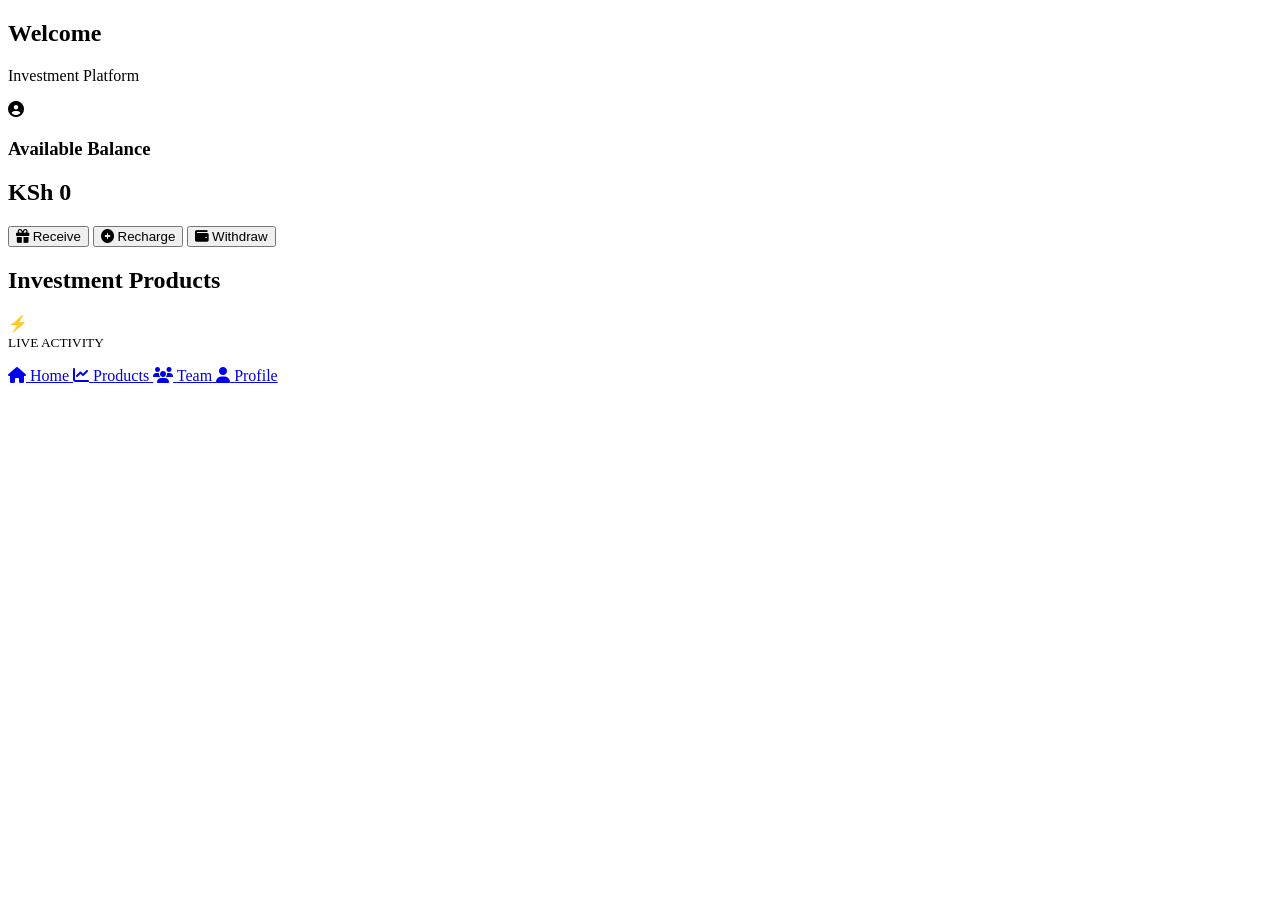
==== home.html @ 948a504e "Create home.html" ====
<!DOCTYPE html>
<html lang="en">

<head>

<meta charset="UTF-8">
<meta name="viewport" content="width=device-width, initial-scale=1.0">

<title>PrimeVest</title>

<link rel="stylesheet" href="css/home.css">

<link rel="stylesheet"
href="https://cdnjs.cloudflare.com/ajax/libs/font-awesome/6.6.0/css/all.min.css">

</head>

<body>

<!-- Header -->

<header>

<div class="top-bar">

<div>
<h2 id="welcomeUser">Welcome</h2>
<p>Investment Platform</p>
</div>

<div class="profile-icon">
<i class="fas fa-user-circle"></i>
</div>

</div>

</header>

<!-- Wallet -->

<section class="wallet">

<div class="balance-card">

<h3>Available Balance</h3>

<h1 id="balance">KSh 0</h1>

<div class="wallet-buttons">

<button id="receiveBtn">
<i class="fas fa-gift"></i>
Receive
</button>

<button id="rechargeBtn">
<i class="fas fa-plus-circle"></i>
Recharge
</button>

<button id="withdrawBtn">
<i class="fas fa-wallet"></i>
Withdraw
</button>

</div>

</div>

</section>

<!-- Products -->

<section class="products">

<h2>Investment Products</h2>

<div id="productList">

</div>

</section>

<!-- Live Activity -->

<div id="liveActivity" class="live-activity">

<div class="bolt">
⚡
</div>

<div>

<small>LIVE ACTIVITY</small>

<p id="activityText"></p>

</div>

</div>

<!-- Bottom Navigation -->

<nav>

<a href="home.html" class="active">
<i class="fas fa-home"></i>
<span>Home</span>
</a>

<a href="#">
<i class="fas fa-chart-line"></i>
<span>Products</span>
</a>

<a href="#">
<i class="fas fa-users"></i>
<span>Team</span>
</a>

<a href="profile.html">
<i class="fas fa-user"></i>
<span>Profile</span>
</a>

</nav>

<script src="js/home.js"></script>

</body>

</html>
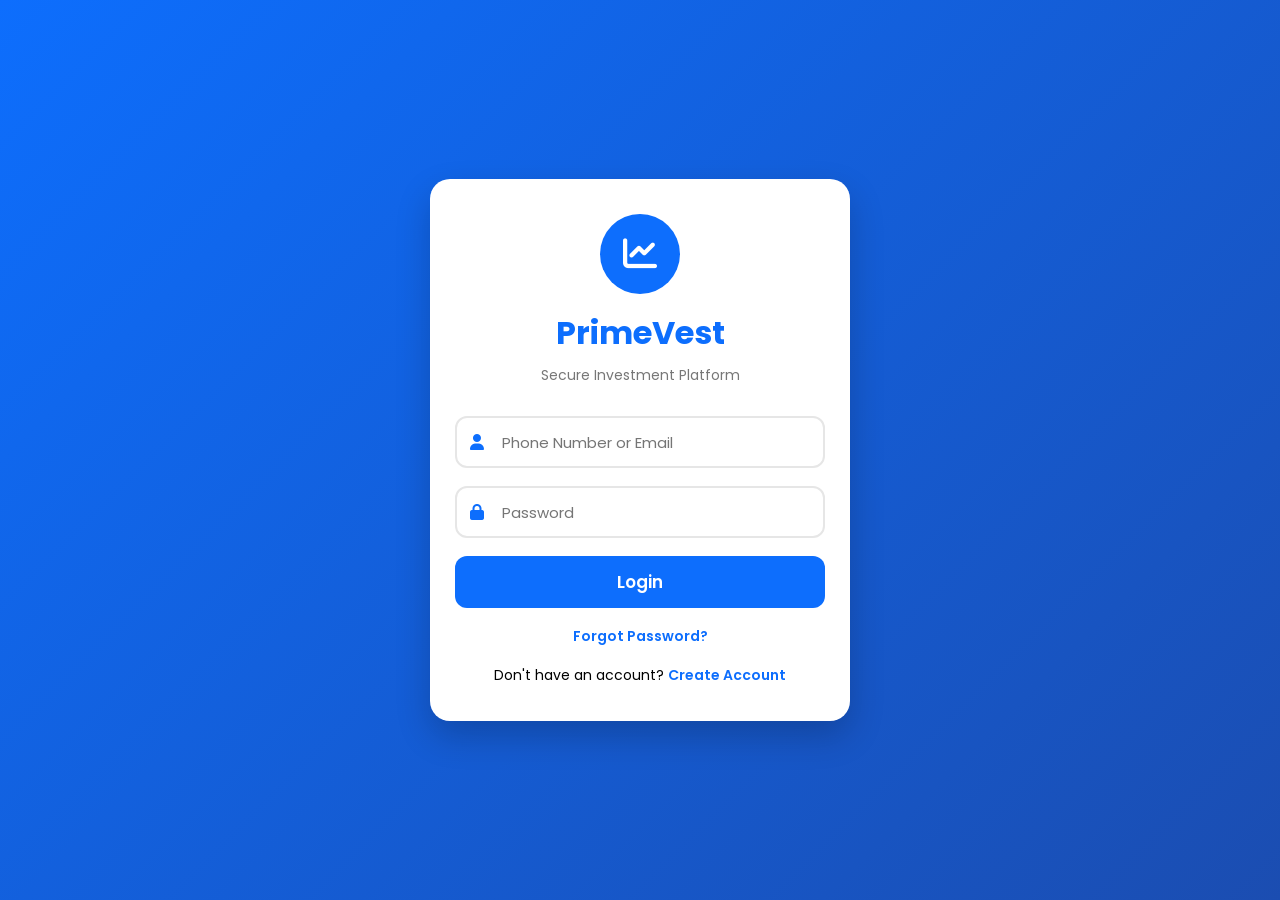
==== commit 840163dd: "Update home.html" ====
--- a/home.html
+++ b/home.html
@@ -108,12 +108,12 @@
 <span>Home</span>
 </a>
 
-<a href="#">
+<a href="products.html">
 <i class="fas fa-chart-line"></i>
 <span>Products</span>
 </a>
 
-<a href="#">
+<a href="team.html">
 <i class="fas fa-users"></i>
 <span>Team</span>
 </a>
--- a/css/home.css
+++ b/css/home.css
@@ -0,0 +1,247 @@
+/* Google Font */
+@import url('https://fonts.googleapis.com/css2?family=Poppins:wght@300;400;500;600;700&display=swap');
+
+*{
+    margin:0;
+    padding:0;
+    box-sizing:border-box;
+    font-family:'Poppins',sans-serif;
+}
+
+body{
+    background:#f5f7fb;
+    color:#222;
+    padding-bottom:90px;
+}
+
+/* HEADER */
+
+header{
+    background:linear-gradient(135deg,#0d6efd,#0046c0);
+    color:#fff;
+    padding:20px;
+    border-radius:0 0 25px 25px;
+}
+
+.top-bar{
+    display:flex;
+    justify-content:space-between;
+    align-items:center;
+}
+
+.top-bar h2{
+    font-size:24px;
+}
+
+.top-bar p{
+    font-size:14px;
+    opacity:.9;
+}
+
+.profile-icon{
+    font-size:40px;
+}
+
+/* WALLET */
+
+.wallet{
+    padding:20px;
+}
+
+.balance-card{
+    background:#fff;
+    border-radius:20px;
+    padding:20px;
+    box-shadow:0 8px 25px rgba(0,0,0,.08);
+}
+
+.balance-card h3{
+    color:#666;
+    font-size:15px;
+}
+
+.balance-card h1{
+    margin:10px 0 20px;
+    color:#0d6efd;
+    font-size:34px;
+}
+
+.wallet-buttons{
+    display:flex;
+    justify-content:space-between;
+    gap:10px;
+}
+
+.wallet-buttons button{
+    flex:1;
+    border:none;
+    border-radius:12px;
+    padding:12px;
+    background:#0d6efd;
+    color:#fff;
+    cursor:pointer;
+    font-size:14px;
+    font-weight:600;
+    transition:.3s;
+}
+
+.wallet-buttons button:hover{
+    background:#0046c0;
+}
+
+.wallet-buttons i{
+    display:block;
+    font-size:20px;
+    margin-bottom:6px;
+}
+
+/* PRODUCTS */
+
+.products{
+    padding:20px;
+}
+
+.products h2{
+    margin-bottom:15px;
+}
+
+#productList{
+    display:grid;
+    gap:15px;
+}
+
+.product-card{
+    background:#fff;
+    border-radius:18px;
+    padding:18px;
+    box-shadow:0 8px 20px rgba(0,0,0,.08);
+}
+
+.product-card h3{
+    color:#0d6efd;
+    margin-bottom:10px;
+}
+
+.product-card p{
+    margin:6px 0;
+    color:#555;
+}
+
+.product-card button{
+    width:100%;
+    margin-top:15px;
+    padding:12px;
+    border:none;
+    border-radius:12px;
+    background:#0d6efd;
+    color:#fff;
+    font-size:15px;
+    font-weight:600;
+    cursor:pointer;
+    transition:.3s;
+}
+
+.product-card button:hover{
+    background:#0046c0;
+}
+
+/* LIVE ACTIVITY */
+
+.live-activity{
+    position:fixed;
+    left:15px;
+    bottom:95px;
+    display:flex;
+    align-items:center;
+    gap:10px;
+    background:#fff;
+    padding:12px;
+    border-radius:15px;
+    box-shadow:0 5px 20px rgba(0,0,0,.2);
+    animation:fadeIn .5s;
+    max-width:320px;
+}
+
+.live-activity .bolt{
+    width:40px;
+    height:40px;
+    border-radius:50%;
+    background:#0d6efd;
+    color:#fff;
+    display:flex;
+    justify-content:center;
+    align-items:center;
+    font-size:20px;
+}
+
+/* BOTTOM NAVIGATION */
+
+nav{
+    position:fixed;
+    left:0;
+    right:0;
+    bottom:0;
+    background:#fff;
+    display:flex;
+    justify-content:space-around;
+    padding:12px 0;
+    box-shadow:0 -3px 15px rgba(0,0,0,.1);
+}
+
+nav a{
+    text-decoration:none;
+    color:#777;
+    display:flex;
+    flex-direction:column;
+    align-items:center;
+    font-size:13px;
+}
+
+nav a i{
+    font-size:22px;
+    margin-bottom:5px;
+}
+
+nav a.active{
+    color:#0d6efd;
+}
+
+/* ANIMATION */
+
+@keyframes fadeIn{
+
+    from{
+        opacity:0;
+        transform:translateY(20px);
+    }
+
+    to{
+        opacity:1;
+        transform:translateY(0);
+    }
+
+}
+
+/* MOBILE */
+
+@media(max-width:480px){
+
+    .balance-card h1{
+        font-size:28px;
+    }
+
+    .wallet-buttons button{
+        font-size:12px;
+        padding:10px;
+    }
+
+    .product-card{
+        padding:15px;
+    }
+
+    .live-activity{
+        width:90%;
+        left:5%;
+    }
+
+}
